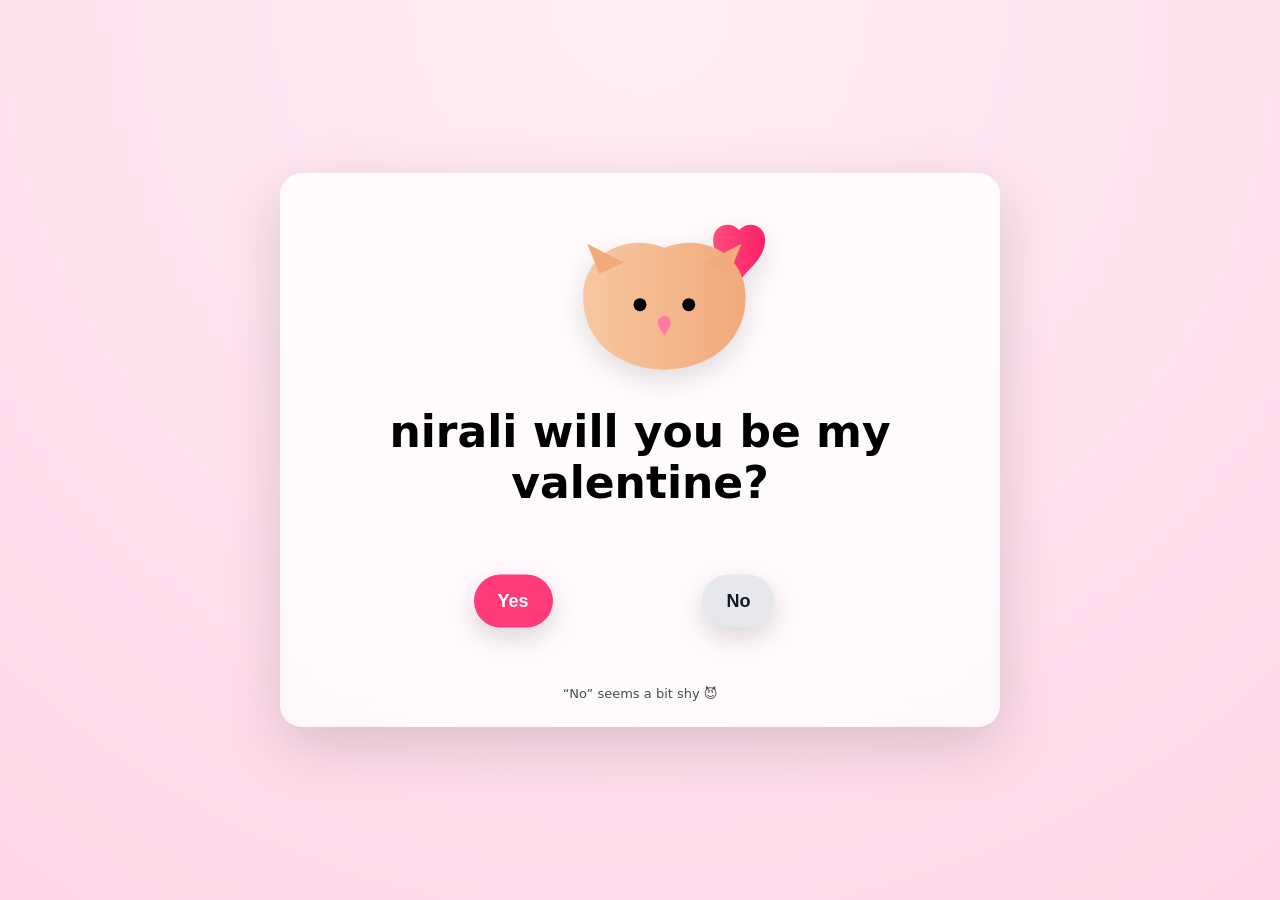
==== haha/index.html @ 9b38384d "commit" ====
<!DOCTYPE html>
<html lang="en">
<head>
  <meta charset="UTF-8" />
  <meta name="viewport" content="width=device-width, initial-scale=1, viewport-fit=cover" />
  <title>Poopu Will you be my Valentine?</title>

  <!-- Confetti library -->
  <script src="https://cdn.jsdelivr.net/npm/canvas-confetti@1.9.3/dist/confetti.browser.min.js"></script>

  <style>
    :root {
      --bg1: #ffd6e7;
      --bg2: #ffeef6;
      --card: #ffffffcc;
      --yes: #ff3b7a;
      --yesHover: #ff1f68;
    }

    * { box-sizing: border-box; }

    body {
      margin: 0;
      min-height: 100svh;
      display: grid;
      place-items: center;
      background: radial-gradient(circle at top, var(--bg2), var(--bg1));
      font-family: system-ui, sans-serif;
      overflow: hidden;
      padding: 16px;
    }

    /* FULL-SCREEN CONFETTI CANVAS */
    #confettiCanvas {
      position: fixed;
      inset: 0;
      width: 100vw;
      height: 100vh;
      pointer-events: none;
      z-index: 9999;
    }

    .card {
      width: min(720px, 92vw);
      padding: 26px 22px;
      background: var(--card);
      backdrop-filter: blur(10px);
      border-radius: 22px;
      text-align: center;
      box-shadow: 0 18px 60px rgba(0,0,0,.15);
    }

    .art {
      width: min(260px, 80vw);
      margin: 0 auto 10px;
      display: block;
      filter: drop-shadow(0 10px 14px rgba(0,0,0,.12));
    }

    h1 {
      font-size: clamp(26px, 4vw, 44px);
      margin: 12px 0 18px;
    }

    .button-zone {
      position: relative;
      width: min(520px, 92%);
      height: 150px;
      margin: 0 auto;
      touch-action: none;
    }

    button {
      position: absolute;
      top: 50%;
      transform: translateY(-50%);
      padding: 16px 24px;
      font-size: 18px;
      font-weight: 800;
      border-radius: 999px;
      border: none;
      cursor: pointer;
      box-shadow: 0 10px 24px rgba(0,0,0,.14);
      user-select: none;
      -webkit-tap-highlight-color: transparent;
      transition: transform .12s ease, background .12s ease;
    }

    #yesBtn {
      left: 18%;
      background: var(--yes);
      color: #fff;
    }
    #yesBtn:hover { background: var(--yesHover); }

    #noBtn {
      left: 62%;
      background: #e5e7eb;
      color: #111827;
    }

    .hint {
      margin-top: 10px;
      font-size: 13px;
      opacity: .7;
    }

    .result {
      display: none;
      margin-top: 18px;
      animation: pop .35s ease;
    }

    .result h2 {
      font-size: clamp(30px, 4.5vw, 46px);
      margin: 10px 0;
    }

    .fireworks {
      width: min(380px, 90vw);
      margin: 0 auto;
      display: block;
    }

    @keyframes pop {
      from { transform: scale(.96); opacity: 0; }
      to { transform: scale(1); opacity: 1; }
    }
  </style>
</head>

<body>
  <canvas id="confettiCanvas"></canvas>

  <main class="card">
    <!-- ANIMAL WITH HEART -->
    <svg class="art" viewBox="0 0 320 240" xmlns="http://www.w3.org/2000/svg">
      <defs>
        <linearGradient id="fur" x1="0" x2="1">
          <stop offset="0" stop-color="#f7c7a1"/>
          <stop offset="1" stop-color="#f2a97b"/>
        </linearGradient>
        <linearGradient id="heart" x1="0" x2="1">
          <stop offset="0" stop-color="#ff4d7d"/>
          <stop offset="1" stop-color="#ff1f68"/>
        </linearGradient>
      </defs>

      <path d="M250 50 C250 33 270 25 282 38
               C294 25 314 33 314 50
               C314 78 282 92 282 106
               C282 92 250 78 250 50Z"
            fill="url(#heart)"/>

      <path d="M90 120 C90 70 140 40 190 60
               C240 40 290 70 290 120
               C290 180 240 210 190 210
               C140 210 90 180 90 120Z"
            fill="url(#fur)"/>

      <path d="M110 92 L95 55 L140 78 Z" fill="#f2a97b"/>
      <path d="M270 92 L285 55 L240 78 Z" fill="#f2a97b"/>

      <circle cx="160" cy="130" r="8"/>
      <circle cx="220" cy="130" r="8"/>

      <path d="M190 144 C186 144 182 148 182 152
               C182 160 190 164 190 170
               C190 164 198 160 198 152
               C198 148 194 144 190 144Z"
            fill="#ff7aa2"/>
    </svg>

    <h1>nirali will you be my valentine?</h1>

    <section class="button-zone" id="zone">
      <button id="yesBtn">Yes</button>
      <button id="noBtn">No</button>
    </section>

    <!-- HINT -->
    <div class="hint" id="hint">“No” seems a bit shy 😈</div>

    <section class="result" id="result">
      <h2>YAY! 🎉</h2>
      <img
        class="fireworks"
        src="https://media.giphy.com/media/26ufdipQqU2lhNA4g/giphy.gif"
        alt="Fireworks"
      />
    </section>
  </main>

  <script>
    const zone = document.getElementById("zone");
    const yesBtn = document.getElementById("yesBtn");
    const noBtn = document.getElementById("noBtn");
    const result = document.getElementById("result");
    const hint = document.getElementById("hint");

    /* ---------- CONFETTI ---------- */
    const confettiCanvas = document.getElementById("confettiCanvas");

    function resizeConfettiCanvas() {
      const dpr = Math.max(1, window.devicePixelRatio || 1);
      confettiCanvas.width = Math.floor(window.innerWidth * dpr);
      confettiCanvas.height = Math.floor(window.innerHeight * dpr);
      confettiCanvas.style.width = "100vw";
      confettiCanvas.style.height = "100vh";
    }

    resizeConfettiCanvas();
    window.addEventListener("resize", resizeConfettiCanvas);
    window.addEventListener("orientationchange", () => setTimeout(resizeConfettiCanvas, 150));

    const confettiInstance = confetti.create(confettiCanvas, {
      resize: false,
      useWorker: true
    });

    function fullScreenConfetti() {
      const end = Date.now() + 1600;

      (function frame() {
        confettiInstance({
          particleCount: 12,
          spread: 90,
          startVelocity: 45,
          ticks: 180,
          origin: { x: Math.random(), y: Math.random() * 0.3 }
        });
        if (Date.now() < end) requestAnimationFrame(frame);
      })();

      setTimeout(() => {
        confettiInstance({
          particleCount: 300,
          spread: 140,
          startVelocity: 60,
          ticks: 220,
          origin: { x: 0.5, y: 0.55 }
        });
      }, 300);
    }

    /* ---------- YES BUTTON GROWS ---------- */
    let yesScale = 1;
    function growYes() {
      yesScale = Math.min(2.2, yesScale + 0.1);
      yesBtn.style.transform = translateY(-50%) scale(${yesScale});
    }

    /* ---------- NO BUTTON RUNS AWAY ---------- */
    function clamp(n, min, max) {
      return Math.max(min, Math.min(max, n));
    }

    function moveNo(px, py) {
      const z = zone.getBoundingClientRect();
      const b = noBtn.getBoundingClientRect();

      let dx = (b.left + b.width / 2) - px;
      let dy = (b.top + b.height / 2) - py;
      let mag = Math.hypot(dx, dy) || 1;
      dx /= mag;
      dy /= mag;

      let newLeft = (b.left - z.left) + dx * 150;
      let newTop  = (b.top - z.top) + dy * 150;

      newLeft = clamp(newLeft, 0, z.width - b.width);
      newTop  = clamp(newTop, 0, z.height - b.height);

      noBtn.style.left = newLeft + "px";
      noBtn.style.top = newTop + "px";
      noBtn.style.transform = "none";

      growYes();
    }

    zone.addEventListener("pointermove", e => {
      const b = noBtn.getBoundingClientRect();
      const d = Math.hypot(
        (b.left + b.width / 2) - e.clientX,
        (b.top + b.height / 2) - e.clientY
      );
      if (d < 140) moveNo(e.clientX, e.clientY);
    });

    noBtn.addEventListener("click", e => e.preventDefault());

    /* ---------- YES CLICK ---------- */
    yesBtn.addEventListener("click", () => {
      zone.style.display = "none";
      hint.style.display = "none";     // HIDE THE HINT
      result.style.display = "block";
      resizeConfettiCanvas();
      fullScreenConfetti();
    });
  </script>
</body>
</html>
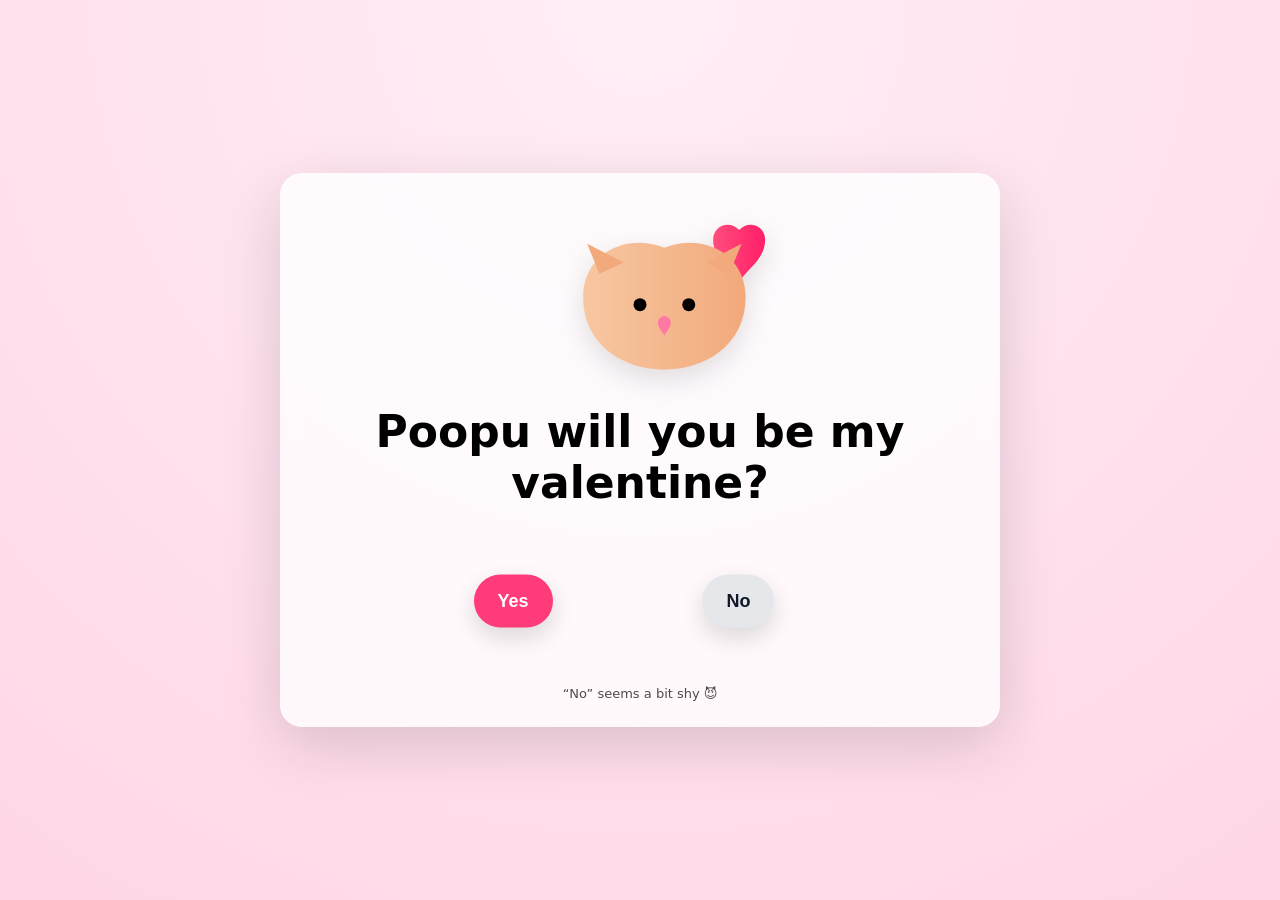
==== commit 5bb50381: "commit" ====
--- a/haha/index.html
+++ b/haha/index.html
@@ -171,7 +171,7 @@
             fill="#ff7aa2"/>
     </svg>
 
-    <h1>nirali will you be my valentine?</h1>
+    <h1>Poopu will you be my valentine?</h1>
 
     <section class="button-zone" id="zone">
       <button id="yesBtn">Yes</button>
@@ -247,7 +247,7 @@
     let yesScale = 1;
     function growYes() {
       yesScale = Math.min(2.2, yesScale + 0.1);
-      yesBtn.style.transform = translateY(-50%) scale(${yesScale});
+      yesBtn.style.transform = `translateY(-50%) scale(${yesScale})`;
     }
 
     /* ---------- NO BUTTON RUNS AWAY ---------- */
